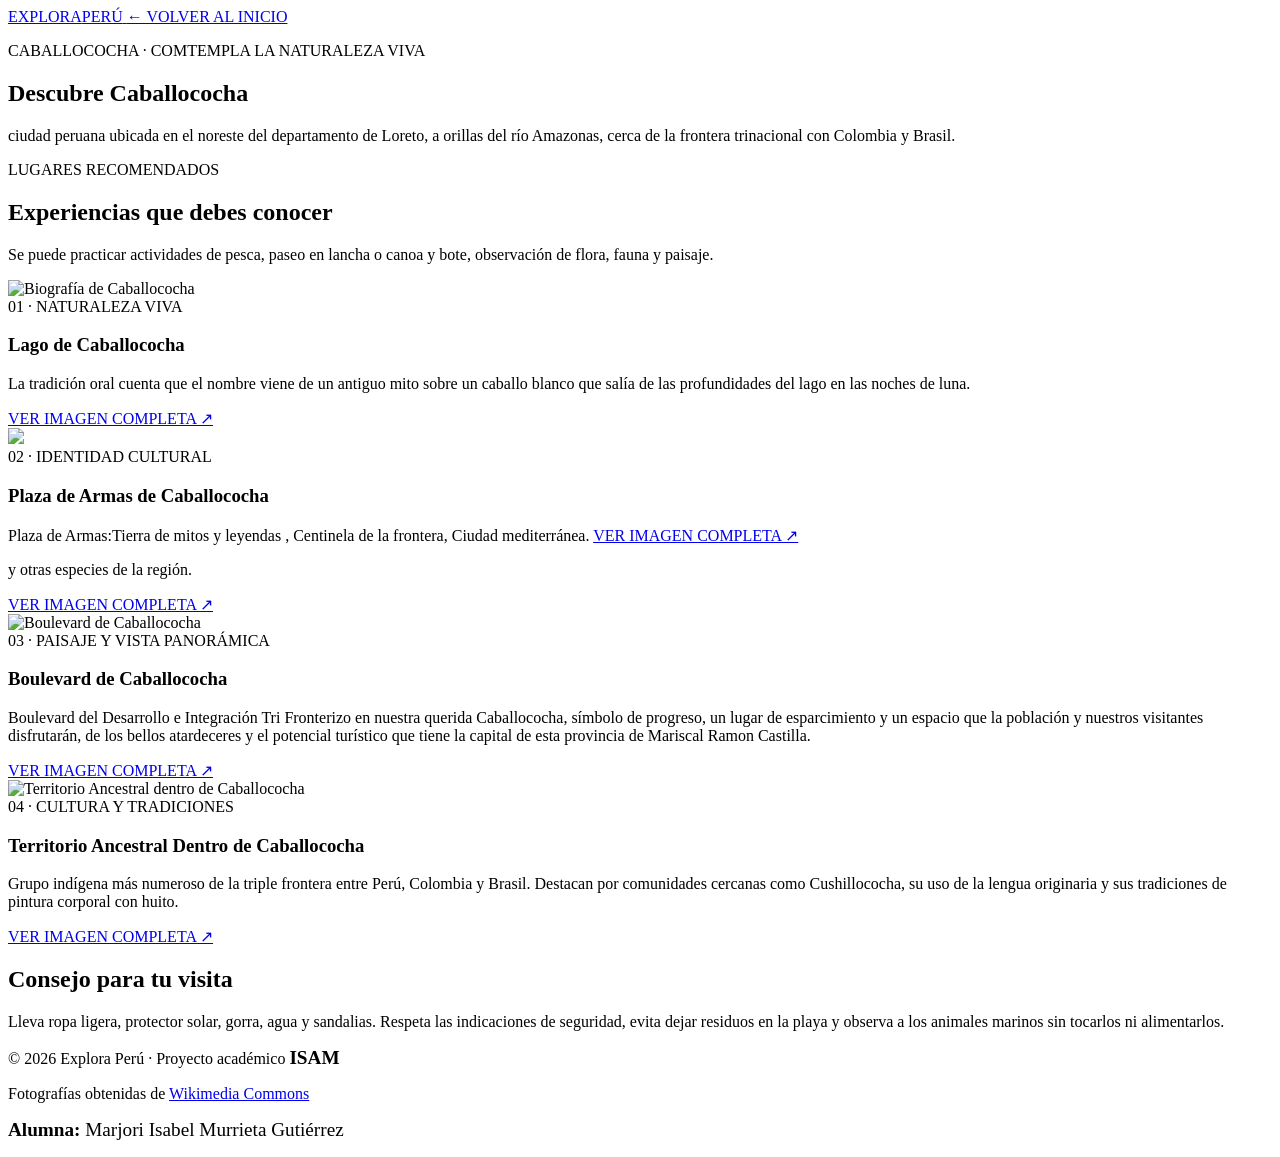
==== caballococha.html @ e64c020a "agregue cc.css y caballococha.html" ====
<!DOCTYPE html>
<html lang="en">
<head>
    <meta charset="UTF-8">
    <meta name="viewport" content="width=device-width, initial-scale=1.0">
    <title>Caballococha | Tierra de Mitos y Leyendas </title>
    <!-- Conectamos el archivo de cc.css -->
     <link rel="stylesheet" href="css/cc.css">
</head>
<body>
    <!-- ENCABEZADO -->
    <header>
        <a href="index.html" class="logo">
            EXPLORA<span>PERÚ</span>
        </a>

        <a href="index.html" class="regresar">
            ← VOLVER AL INICIO
        </a>
    </header>

    <main>

        <!-- PORTADA DE CABALLOCOCHA -->
        <section class="portada-caballococha">
            <div class="contenido-portada">

                <p class="etiqueta">
                    CABALLOCOCHA · COMTEMPLA LA NATURALEZA VIVA
                </p>

                <h1>Descubre Caballococha </h1>

                <p>
                    ciudad peruana ubicada en el noreste del departamento de Loreto,
                     a orillas del río Amazonas, cerca de la frontera trinacional con
                      Colombia y Brasil.
                </p>
            </div>
        </section>

        <!-- INTRODUCCIÓN -->
        <section class="introduccion">

            <p class="etiqueta">LUGARES RECOMENDADOS</p>

            <h2>
                Experiencias que debes <span>conocer</span>
            </h2>

            <p>
                Se puede practicar actividades de pesca,
                paseo en lancha o canoa y bote, observación de flora, 
                fauna y paisaje.
            </p>
        </section>

        <!-- TARJETAS DE LUGARES -->
        <section class="lugares">

            <!-- LUGAR 1 -->
            <article class="lugar">

                <img
                    src="https://es.wikipedia.org/wiki/Caballococha"
                    alt=" Biografía de Caballococha "
                >

                <div class="informacion">

                    <span class="numero">
                        01 · NATURALEZA VIVA
                    </span>

                    <h3>Lago de Caballococha</h3>

                    <p>
                         La tradición oral cuenta que el nombre
                          viene de un antiguo mito sobre un caballo blanco
                         que salía de las profundidades del lago en las noches de luna. 
                    </p>

                    <a
                        class="detalle"
                        href="https://consultasenlinea.mincetur.gob.pe/fichaInventario/index.aspx?cod_Ficha=10316"
                        target="_blank"
                        rel="noopener noreferrer"
                    >
                        VER IMAGEN COMPLETA ↗
                    </a>
                </div>
            </article>

            <!-- LUGAR 2 -->
            <article class="lugar">

                <img
                    src="CAMSaBowKg5UVGhveF9yaXZoMWdBTTIOVFRob3hfcml2aDFnQU06DjBfUlJxSC04MDI0dmpNIAQqMAocX3VDeGlhcXIyS3VlcjFzUVA5Wk9Ya0FNXzE1MhIOVFRob3hfcml2aDFnQU0YADABGAcg7KTu7Qw6AEoIEAEYASABKAE
                    alt="Plaza de Armas de Caballococha"
                >

                <div class="informacion">

                    <span class="numero">
                        02 · IDENTIDAD CULTURAL
                    </span>

                    <h3>Plaza de Armas de Caballococha</h3>

                    <p>
                        Plaza de Armas:Tierra de mitos y leyendas ,
                        Centinela de la frontera, Ciudad mediterránea.

                    <a
                        class="detalle"
                        href=https://www.google.com/search?sca_esv=6c6d750135280a5c&sxsrf=APpeQns3Bi5hDXcMvI4Gp9ZmyOzAqgkHiw:1784818872709&udm=2&fbs=[base64]&q=plaza+de+armas+de+caballococha&sa=X&ved=2ahUKEwiqspW3iOmVAxXnlZUCHfXJBTIQtKgLegQIDRAB&biw=1366&bih=633&dpr=1#sv=CAMSXhoyKhBlLWkyTmk5WU9FUW9zcG1NMg5pMk5pOVlPRVFvc3BtTToOZzRFWjlYM1hDc1BzWU0gBCokCg5tZC16Mm9saktnLUlhTRIQZS1pMk5pOVlPRVFvc3BtTRgAMAEYByCO_p_1DUoIEAEYASABKAE"
                        target="_blank"
                        rel="noopener noreferrer"
                    >
                        VER IMAGEN COMPLETA ↗
                    </a>
                </div>
            </article>
                        y otras especies de la región.
                    </p>

                    <a
                        class="detalle"
                        href="https://commons.wikimedia.org/wiki/File:Manglares_de_Tumbes.jpg"
                        target="_blank"
                        rel="noopener noreferrer"
                    >
                        VER IMAGEN COMPLETA ↗
                    </a>
                </div>
            </article>

            <!-- LUGAR 3 -->
            <article class="lugar">

                <img
                    src="CAMSURoyKhBlLWJ3SDFNOXJyaEc3RnRNMg5id0gxTTlycmhHN0Z0TToOMF9SUnFILTgwMjR2ak0gBCoXCgFzEhBlLWJ3SDFNOXJyaEc3RnRNGAEwARgHILOmyNEESggQARgBIAEoAQ"
                    alt="Boulevard de Caballococha"
                >

                <div class="informacion">

                    <span class="numero">
                        03 · PAISAJE Y VISTA PANORÁMICA
                    </span>

                    <h3>Boulevard de Caballococha</h3>

                    <p>
                        Boulevard del Desarrollo e Integración Tri Fronterizo en nuestra querida Caballococha,
                         símbolo de progreso, un lugar de esparcimiento y un espacio que la población y
                          nuestros visitantes disfrutarán, de los bellos atardeceres y el potencial 
                          turístico que tiene la capital de esta provincia de Mariscal Ramon Castilla.
                    </p>

                    <a
                        class="detalle"
                        href="https://www.facebook.com/100075980865247/posts/se-inaugur%C3%B3-hermoso-boulevard-en-caballocochacon-inmensa-alegr%C3%ADa-se-inaugur%C3%B3-el-/618084057400951/"
                        target="_blank"
                        rel="noopener noreferrer"
                    >
                        VER IMAGEN COMPLETA ↗
                    </a>
                </div>
            </article>

            <!-- LUGAR 4 -->
            <article class="lugar">

                <img
                    src="https://diariolaregion.com/en-caballo-cocha-municipalidad-y-ministerio-de-cultura-dictan-curso-gratis-de-lengua-ticuna/"
                    alt="Territorio Ancestral dentro de  Caballococha"
                >

                <div class="informacion">

                    <span class="numero">
                        04 · CULTURA Y TRADICIONES
                    </span>

                    <h3>Territorio Ancestral Dentro de Caballococha</h3>

                    <p>
                    Grupo indígena más numeroso de la triple frontera entre
                     Perú, Colombia y Brasil. Destacan por comunidades cercanas como Cushillococha,
                      su uso de la lengua originaria y sus tradiciones de pintura corporal con huito. 
                    </p>

                    <a
                        class="detalle"
                        href="https://www.google.com/search?sca_esv=fc2a7f6adb56bd6b&sxsrf=APpeQnvcWvAgD43KorHuMc8qoLJqK9Jw0Q:1784821849637&udm=2&fbs=[base64]&q=cushillococha&sa=X&sqi=2&ved=2ahUKEwi41NbCk-mVAxVMqJUCHSnRO9AQtKgLegQIKBAB&biw=1366&bih=633&dpr=1#sv=CAMSXhoyKhBlLXJObHU5M2JtcUY0ZGxNMg5yTmx1OTNibXFGNGRsTToOdWVDdmEzZXBZdGdDLU0gBCokCg55VXJKWkhNdGxQSG04TRIQZS1yTmx1OTNibXFGNGRsTRgAMAEYByDQ35rQCEoIEAEYASABKAE"
                        target="_blank"
                        rel="noopener noreferrer"
                    >
                        VER IMAGEN COMPLETA ↗
                    </a>
                </div>
            </article>

        </section>

        <!-- RECOMENDACIÓN -->
        <section class="recomendacion">

            <h2>Consejo para tu visita</h2>

            <p>
                Lleva ropa ligera, protector solar, gorra, agua y
                sandalias. Respeta las indicaciones de seguridad,
                evita dejar residuos en la playa y observa a los
                animales marinos sin tocarlos ni alimentarlos.
            </p>
        </section>

    </main>

    <!-- PIE DE PÁGINA -->
    <footer>

        <p>
            © 2026 Explora Perú · Proyecto académico
            <big><strong>ISAM</strong></big>
        </p>

        <p>
            Fotografías obtenidas de
            <a
                href="https://es.wikipedia.org/wiki/Caballococha#Turismo"
                target="_blank"
                rel="noopener noreferrer"
            >
                Wikimedia Commons
            </a>
        </p>

        <p>
            <big>
                <strong>
                    Alumna:
                </strong>
                Marjori Isabel Murrieta Gutiérrez
            </big>
        </p>
    </footer>
</body>
</html>
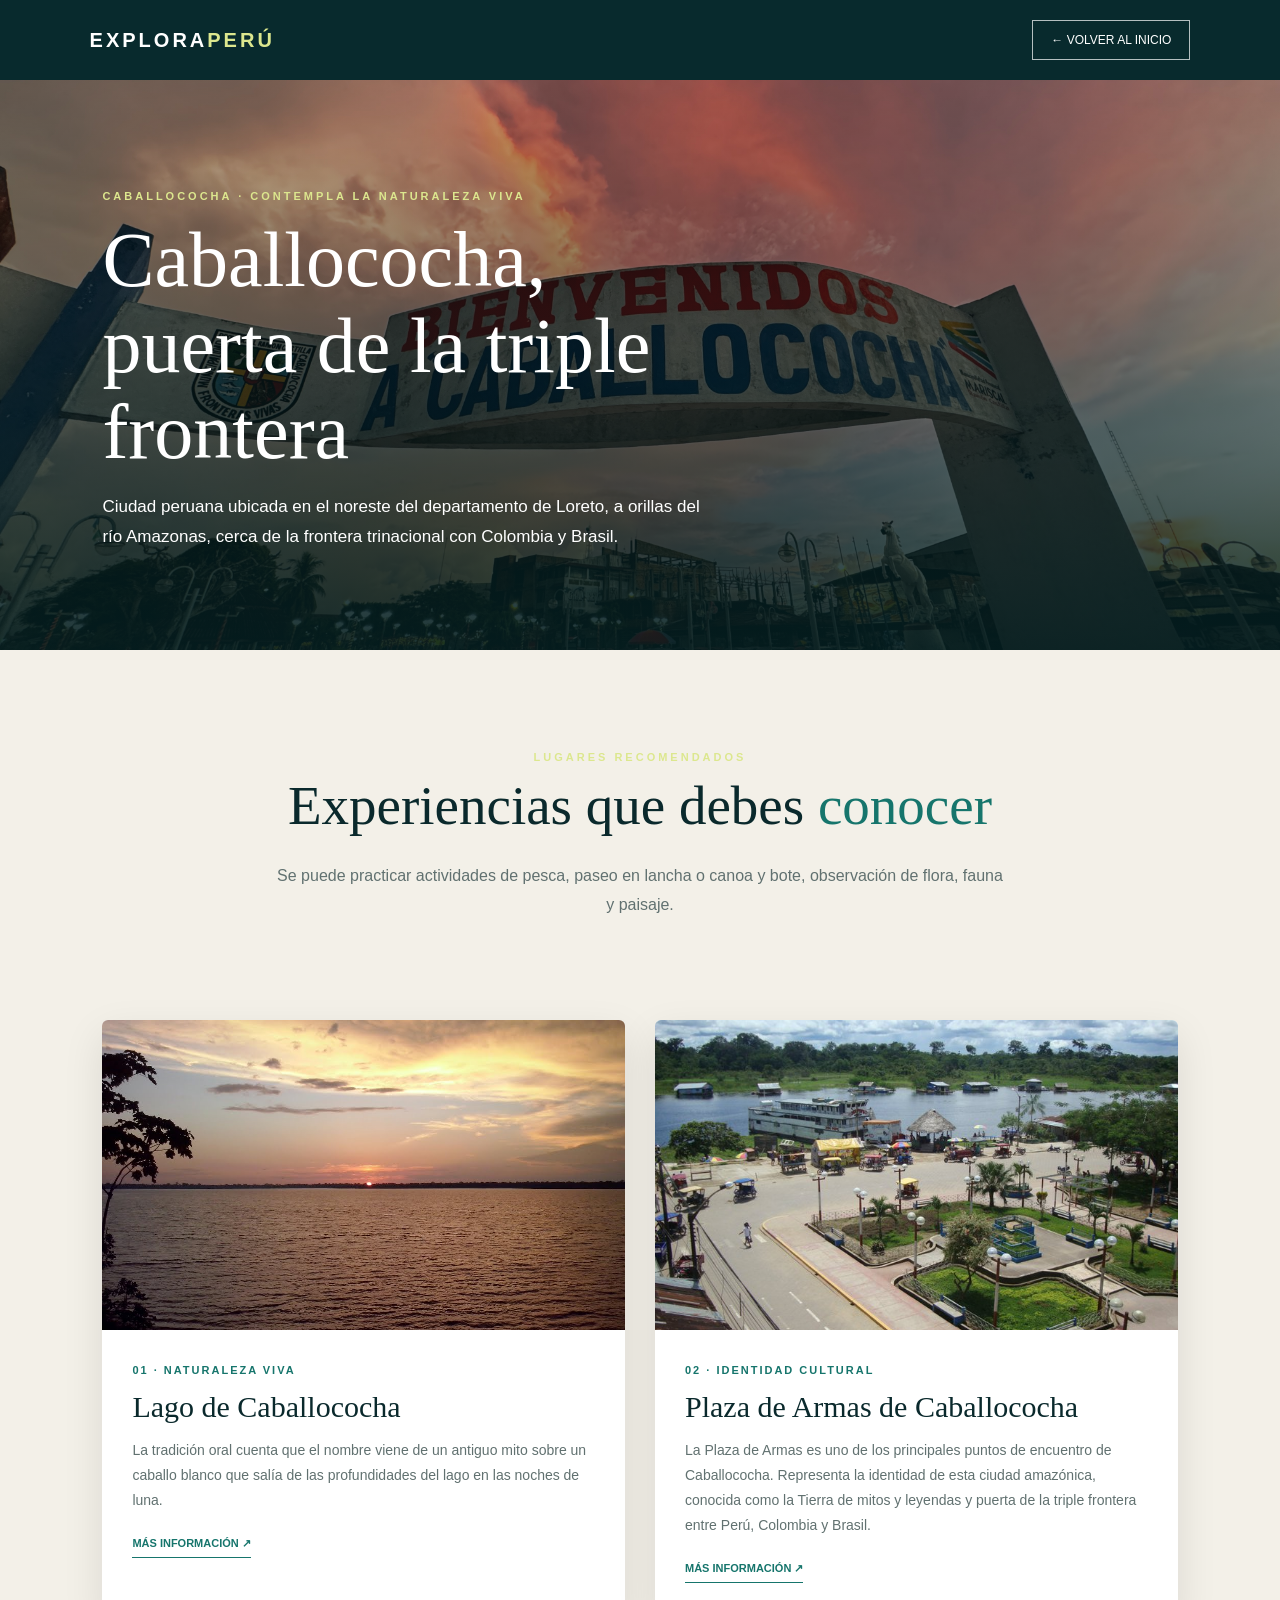
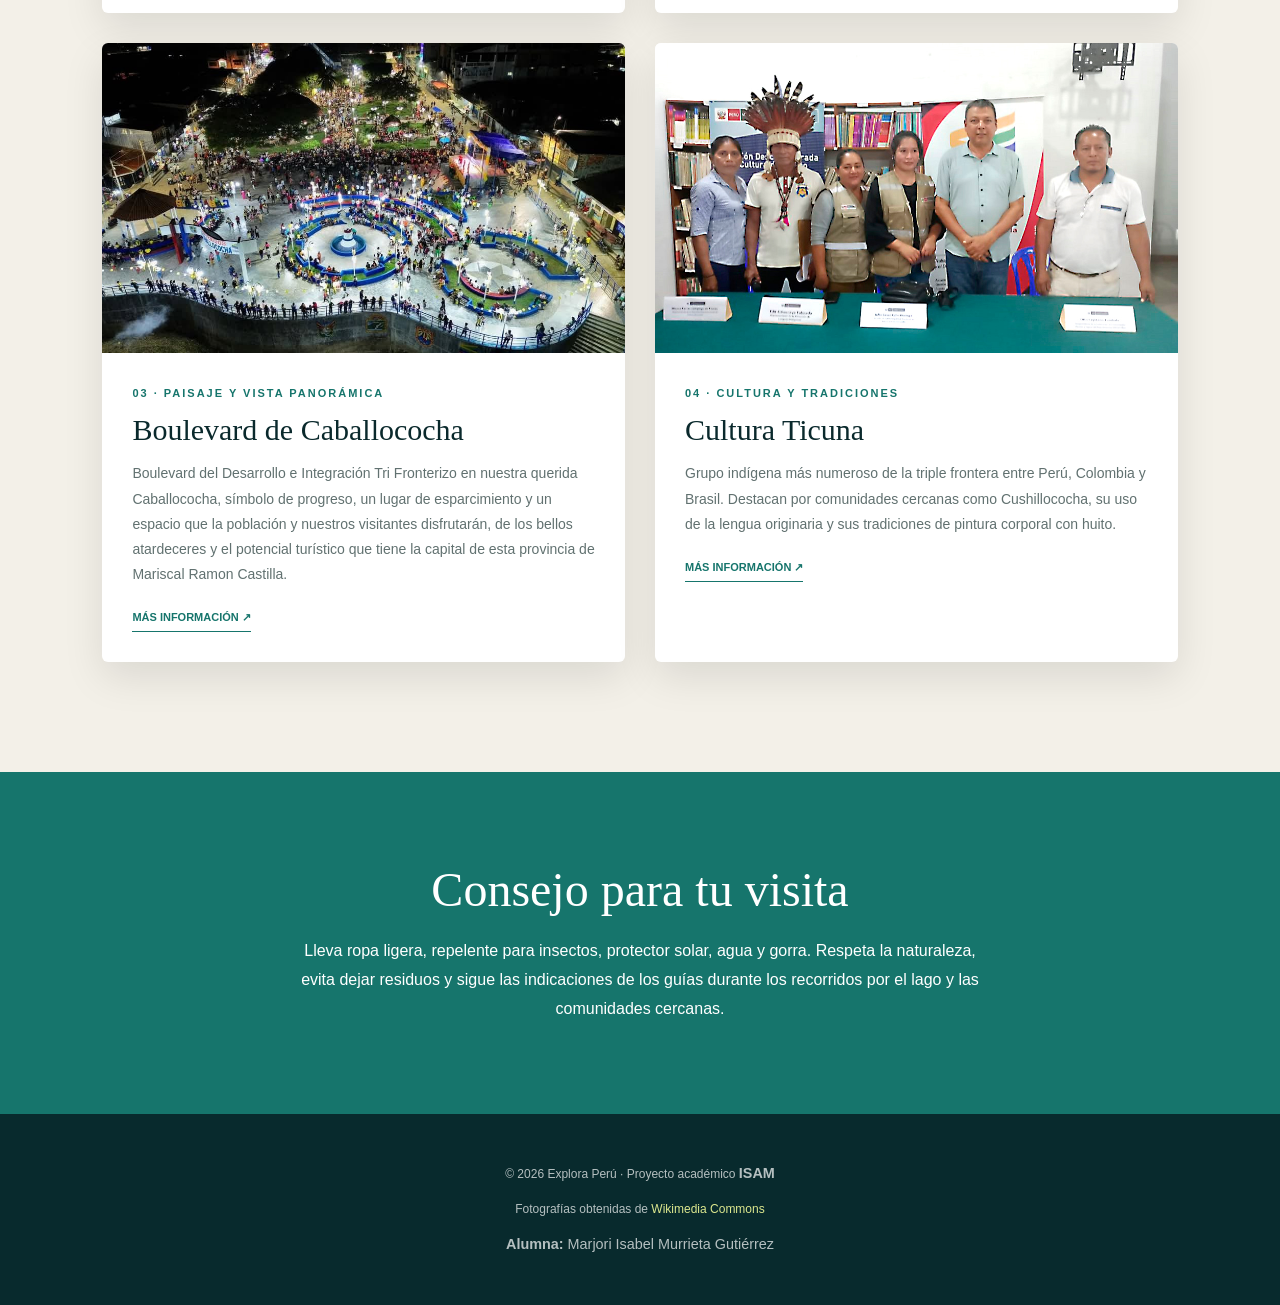
==== commit deaf70b7: "Corregí y mejoré la página de Caballococha: estructura HTML, imágenes, textos, enlaces, estilos CSS " ====
--- a/caballococha.html
+++ b/caballococha.html
@@ -1,11 +1,11 @@
 <!DOCTYPE html>
-<html lang="en">
+<html lang="es">
 <head>
     <meta charset="UTF-8">
     <meta name="viewport" content="width=device-width, initial-scale=1.0">
-    <title>Caballococha | Tierra de Mitos y Leyendas </title>
+    <title>Caballococha | Tierra de Mitos y Leyendas | Explora Perú</title>
     <!-- Conectamos el archivo de cc.css -->
-     <link rel="stylesheet" href="css/cc.css">
+     <link rel="stylesheet" href="css/caballococha.css">
 </head>
 <body>
     <!-- ENCABEZADO -->
@@ -26,13 +26,13 @@
             <div class="contenido-portada">
 
                 <p class="etiqueta">
-                    CABALLOCOCHA · COMTEMPLA LA NATURALEZA VIVA
+                    CABALLOCOCHA · CONTEMPLA LA NATURALEZA VIVA
                 </p>
 
-                <h1>Descubre Caballococha </h1>
+                <h1>Caballococha,<br>puerta de la triple frontera</h1>
 
                 <p>
-                    ciudad peruana ubicada en el noreste del departamento de Loreto,
+                    Ciudad peruana ubicada en el noreste del departamento de Loreto,
                      a orillas del río Amazonas, cerca de la frontera trinacional con
                       Colombia y Brasil.
                 </p>
@@ -61,10 +61,8 @@
             <!-- LUGAR 1 -->
             <article class="lugar">
 
-                <img
-                    src="https://es.wikipedia.org/wiki/Caballococha"
-                    alt=" Biografía de Caballococha "
-                >
+                <img src="imagenes/lago_caballo_cocha.png"
+                    alt="Lago de Caballococha">
 
                 <div class="informacion">
 
@@ -80,13 +78,12 @@
                          que salía de las profundidades del lago en las noches de luna. 
                     </p>
 
-                    <a
-                        class="detalle"
+                    <a class="detalle"
                         href="https://consultasenlinea.mincetur.gob.pe/fichaInventario/index.aspx?cod_Ficha=10316"
                         target="_blank"
-                        rel="noopener noreferrer"
-                    >
-                        VER IMAGEN COMPLETA ↗
+                        rel="noopener noreferrer">
+
+                        MÁS INFORMACIÓN ↗
                     </a>
                 </div>
             </article>
@@ -94,10 +91,8 @@
             <!-- LUGAR 2 -->
             <article class="lugar">
 
-                <img
-                    src="CAMSaBowKg5UVGhveF9yaXZoMWdBTTIOVFRob3hfcml2aDFnQU06DjBfUlJxSC04MDI0dmpNIAQqMAocX3VDeGlhcXIyS3VlcjFzUVA5Wk9Ya0FNXzE1MhIOVFRob3hfcml2aDFnQU0YADABGAcg7KTu7Qw6AEoIEAEYASABKAE
-                    alt="Plaza de Armas de Caballococha"
-                >
+                <img src="imagenes/plaza_caballo_cocha.png"
+                    alt="Plaza de Armas de Caballococha">
 
                 <div class="informacion">
 
@@ -108,40 +103,28 @@
                     <h3>Plaza de Armas de Caballococha</h3>
 
                     <p>
-                        Plaza de Armas:Tierra de mitos y leyendas ,
-                        Centinela de la frontera, Ciudad mediterránea.
-
-                    <a
-                        class="detalle"
-                        href=https://www.google.com/search?sca_esv=6c6d750135280a5c&sxsrf=APpeQns3Bi5hDXcMvI4Gp9ZmyOzAqgkHiw:1784818872709&udm=2&fbs=[base64]&q=plaza+de+armas+de+caballococha&sa=X&ved=2ahUKEwiqspW3iOmVAxXnlZUCHfXJBTIQtKgLegQIDRAB&biw=1366&bih=633&dpr=1#sv=CAMSXhoyKhBlLWkyTmk5WU9FUW9zcG1NMg5pMk5pOVlPRVFvc3BtTToOZzRFWjlYM1hDc1BzWU0gBCokCg5tZC16Mm9saktnLUlhTRIQZS1pMk5pOVlPRVFvc3BtTRgAMAEYByCO_p_1DUoIEAEYASABKAE"
-                        target="_blank"
-                        rel="noopener noreferrer"
-                    >
-                        VER IMAGEN COMPLETA ↗
-                    </a>
-                </div>
-            </article>
-                        y otras especies de la región.
-                    </p>
-
-                    <a
-                        class="detalle"
-                        href="https://commons.wikimedia.org/wiki/File:Manglares_de_Tumbes.jpg"
-                        target="_blank"
-                        rel="noopener noreferrer"
-                    >
-                        VER IMAGEN COMPLETA ↗
-                    </a>
-                </div>
-            </article>
+                        La Plaza de Armas es uno de los principales puntos
+                        de encuentro de Caballococha. Representa la identidad
+                        de esta ciudad amazónica, conocida como la Tierra de 
+                        mitos y leyendas y puerta de la triple frontera entre 
+                        Perú, Colombia y Brasil.
+                    </p>
+
+                    <a class="detalle"
+                        href="https://es.wikipedia.org/wiki/Caballococha"
+                        target="_blank"
+                        rel="noopener noreferrer">
+                        MÁS INFORMACIÓN ↗
+                    </a>
+                </div>
+            </article>
+           
 
             <!-- LUGAR 3 -->
             <article class="lugar">
 
-                <img
-                    src="CAMSURoyKhBlLWJ3SDFNOXJyaEc3RnRNMg5id0gxTTlycmhHN0Z0TToOMF9SUnFILTgwMjR2ak0gBCoXCgFzEhBlLWJ3SDFNOXJyaEc3RnRNGAEwARgHILOmyNEESggQARgBIAEoAQ"
-                    alt="Boulevard de Caballococha"
-                >
+                <img src="imagenes/boulevard_caballo_cocha.png"
+                    alt="Boulevard de Caballococha">
 
                 <div class="informacion">
 
@@ -158,13 +141,12 @@
                           turístico que tiene la capital de esta provincia de Mariscal Ramon Castilla.
                     </p>
 
-                    <a
-                        class="detalle"
-                        href="https://www.facebook.com/100075980865247/posts/se-inaugur%C3%B3-hermoso-boulevard-en-caballocochacon-inmensa-alegr%C3%ADa-se-inaugur%C3%B3-el-/618084057400951/"
-                        target="_blank"
-                        rel="noopener noreferrer"
-                    >
-                        VER IMAGEN COMPLETA ↗
+                    <a class="detalle"
+                        href="https://diariolaregion.com/alcalde-julio-kahn-inauguro-boulevard-del-desarrollo-e-integracion-fronteriza/"
+                        target="_blank"
+                        rel="noopener noreferrer">
+
+                        MÁS INFORMACIÓN ↗
                     </a>
                 </div>
             </article>
@@ -172,10 +154,8 @@
             <!-- LUGAR 4 -->
             <article class="lugar">
 
-                <img
-                    src="https://diariolaregion.com/en-caballo-cocha-municipalidad-y-ministerio-de-cultura-dictan-curso-gratis-de-lengua-ticuna/"
-                    alt="Territorio Ancestral dentro de  Caballococha"
-                >
+                <img src="imagenes/curso_lengua_ticuna.png"
+                    alt="Comunidad ticuna de Caballococha">
 
                 <div class="informacion">
 
@@ -183,7 +163,7 @@
                         04 · CULTURA Y TRADICIONES
                     </span>
 
-                    <h3>Territorio Ancestral Dentro de Caballococha</h3>
+                    <h3>Cultura Ticuna</h3>
 
                     <p>
                     Grupo indígena más numeroso de la triple frontera entre
@@ -191,13 +171,12 @@
                       su uso de la lengua originaria y sus tradiciones de pintura corporal con huito. 
                     </p>
 
-                    <a
-                        class="detalle"
-                        href="https://www.google.com/search?sca_esv=fc2a7f6adb56bd6b&sxsrf=APpeQnvcWvAgD43KorHuMc8qoLJqK9Jw0Q:1784821849637&udm=2&fbs=[base64]&q=cushillococha&sa=X&sqi=2&ved=2ahUKEwi41NbCk-mVAxVMqJUCHSnRO9AQtKgLegQIKBAB&biw=1366&bih=633&dpr=1#sv=CAMSXhoyKhBlLXJObHU5M2JtcUY0ZGxNMg5yTmx1OTNibXFGNGRsTToOdWVDdmEzZXBZdGdDLU0gBCokCg55VXJKWkhNdGxQSG04TRIQZS1yTmx1OTNibXFGNGRsTRgAMAEYByDQ35rQCEoIEAEYASABKAE"
-                        target="_blank"
-                        rel="noopener noreferrer"
-                    >
-                        VER IMAGEN COMPLETA ↗
+                    <a class="detalle"
+                        href="https://diariolaregion.com/en-caballo-cocha-municipalidad-y-ministerio-de-cultura-dictan-curso-gratis-de-lengua-ticuna/"
+                        target="_blank"
+                        rel="noopener noreferrer">
+
+                        MÁS INFORMACIÓN ↗
                     </a>
                 </div>
             </article>
@@ -210,10 +189,11 @@
             <h2>Consejo para tu visita</h2>
 
             <p>
-                Lleva ropa ligera, protector solar, gorra, agua y
-                sandalias. Respeta las indicaciones de seguridad,
-                evita dejar residuos en la playa y observa a los
-                animales marinos sin tocarlos ni alimentarlos.
+                Lleva ropa ligera, repelente para insectos, 
+                protector solar, agua y gorra. Respeta la naturaleza, 
+                evita dejar residuos y sigue las indicaciones de los 
+                guías durante los recorridos por el lago y las 
+                comunidades cercanas.
             </p>
         </section>
 
@@ -229,11 +209,10 @@
 
         <p>
             Fotografías obtenidas de
-            <a
-                href="https://es.wikipedia.org/wiki/Caballococha#Turismo"
+            <a href="https://es.wikipedia.org/wiki/Caballococha#Turismo"
                 target="_blank"
-                rel="noopener noreferrer"
-            >
+                rel="noopener noreferrer">
+
                 Wikimedia Commons
             </a>
         </p>
--- a/css/caballococha.css
+++ b/css/caballococha.css
@@ -0,0 +1,315 @@
+/* ========================================
+   CONFIGURACIÓN GENERAL
+======================================== */
+
+* {
+    box-sizing: border-box;
+}
+
+html {
+    scroll-behavior: smooth;
+}
+
+body {
+    margin: 0;
+    background-color: #f3f0e8;
+    color: #0a292c;
+    font-family: Arial, Helvetica, sans-serif;
+}
+
+a {
+    color: inherit;
+    text-decoration: none;
+}
+
+/* ========================================
+   ENCABEZADO
+======================================== */
+
+header {
+    display: flex;
+    justify-content: space-between;
+    align-items: center;
+    padding: 20px 7%;
+    color: white;
+    background-color: #082a2d;
+}
+
+.logo {
+    font-size: 20px;
+    font-weight: bold;
+    letter-spacing: 3px;
+}
+
+.logo span {
+    color: #dce78e;
+}
+
+.regresar {
+    padding: 12px 18px;
+    border: 1px solid rgba(255,255,255,.7);
+    font-size: 12px;
+    transition: .3s;
+}
+
+.regresar:hover {
+    background: white;
+    color: #082a2d;
+}
+
+/* ========================================
+   PORTADA
+======================================== */
+
+.portada-caballococha {
+    position: relative;
+    display: flex;
+    align-items: flex-end;
+
+    min-height: 570px;
+    padding: 80px 8%;
+
+    color: white;
+
+    background-image:
+        linear-gradient(
+            rgba(4,30,32,.20),
+            rgba(4,30,32,.90)
+        ),
+        url("../imagenes/caballococha.png");
+
+    background-size: cover;
+    background-position: center;
+    background-repeat: no-repeat;
+}
+
+.contenido-portada {
+    max-width: 760px;
+}
+
+.etiqueta {
+    color: #dce78e;
+    font-size: 11px;
+    font-weight: bold;
+    letter-spacing: 3px;
+}
+
+h1 {
+    margin: 15px 0;
+    font-family: Georgia, "Times New Roman", serif;
+    font-size: 78px;
+    font-weight: normal;
+    line-height: 1.1;
+}
+
+.contenido-portada p:last-child {
+    max-width: 620px;
+    font-size: 17px;
+    line-height: 1.8;
+}
+
+/* ========================================
+   INTRODUCCIÓN
+======================================== */
+
+.introduccion {
+    padding: 90px 8% 40px;
+    text-align: center;
+}
+
+.introduccion h2 {
+    margin: 0 0 25px;
+    font-family: Georgia, "Times New Roman", serif;
+    font-size: 55px;
+    font-weight: normal;
+}
+
+.introduccion span {
+    color: #16756c;
+}
+
+.introduccion p:last-child {
+    max-width: 730px;
+    margin: auto;
+    color: #617170;
+    line-height: 1.8;
+}
+
+/* ========================================
+   TARJETAS
+======================================== */
+
+.lugares {
+    display: grid;
+    grid-template-columns: repeat(2,1fr);
+    gap: 30px;
+
+    padding: 60px 8% 110px;
+}
+
+.lugar {
+    overflow: hidden;
+    background: white;
+    border-radius: 6px;
+
+    box-shadow: 0 15px 40px rgba(0,0,0,.10);
+
+    transition: .35s;
+}
+
+.lugar:hover {
+    transform: translateY(-8px);
+}
+
+.lugar img {
+    display: block;
+    width: 100%;
+    height: 310px;
+    object-fit: cover;
+}
+
+.informacion {
+    padding: 30px;
+}
+
+.numero {
+    color: #16756c;
+    font-size: 11px;
+    font-weight: bold;
+    letter-spacing: 2px;
+}
+
+.informacion h3 {
+    margin: 12px 0;
+    font-family: Georgia, "Times New Roman", serif;
+    font-size: 30px;
+    font-weight: normal;
+}
+
+.informacion p {
+    color: #617170;
+    font-size: 14px;
+    line-height: 1.8;
+}
+
+.detalle {
+    display: inline-block;
+
+    margin-top: 10px;
+    padding-bottom: 7px;
+
+    color: #16756c;
+    border-bottom: 1px solid #16756c;
+
+    font-size: 11px;
+    font-weight: bold;
+
+    transition: .3s;
+}
+
+.detalle:hover {
+    color: #0b443f;
+    border-color: #0b443f;
+}
+
+/* ========================================
+   RECOMENDACIÓN
+======================================== */
+
+.recomendacion {
+    padding: 90px 8%;
+    text-align: center;
+
+    color: white;
+    background: #16756c;
+}
+
+.recomendacion h2 {
+    margin: 0 0 20px;
+    font-family: Georgia, "Times New Roman", serif;
+    font-size: 48px;
+    font-weight: normal;
+}
+
+.recomendacion p {
+    max-width: 700px;
+    margin: auto;
+    line-height: 1.8;
+}
+
+/* ========================================
+   PIE DE PÁGINA
+======================================== */
+
+footer {
+    padding: 35px 8%;
+    text-align: center;
+
+    color: rgba(255,255,255,.7);
+    background: #082a2d;
+
+    font-size: 12px;
+    line-height: 1.8;
+}
+
+footer a {
+    color: #dce78e;
+}
+
+/* ========================================
+   RESPONSIVE
+======================================== */
+
+@media (max-width:750px){
+
+    header{
+        padding:18px 22px;
+    }
+
+    .logo{
+        font-size:16px;
+    }
+
+    .regresar{
+        padding:10px;
+        font-size:10px;
+    }
+
+    .portada-caballococha{
+        min-height:500px;
+        padding:60px 25px;
+    }
+
+    h1{
+        font-size:56px;
+    }
+
+    .contenido-portada p:last-child{
+        font-size:14px;
+    }
+
+    .introduccion{
+        padding:70px 25px 30px;
+    }
+
+    .introduccion h2{
+        font-size:43px;
+    }
+
+    .lugares{
+        grid-template-columns:1fr;
+        padding:40px 22px 80px;
+    }
+
+    .lugar img{
+        height:250px;
+    }
+
+    .recomendacion{
+        padding:70px 25px;
+    }
+
+    .recomendacion h2{
+        font-size:38px;
+    }
+}
